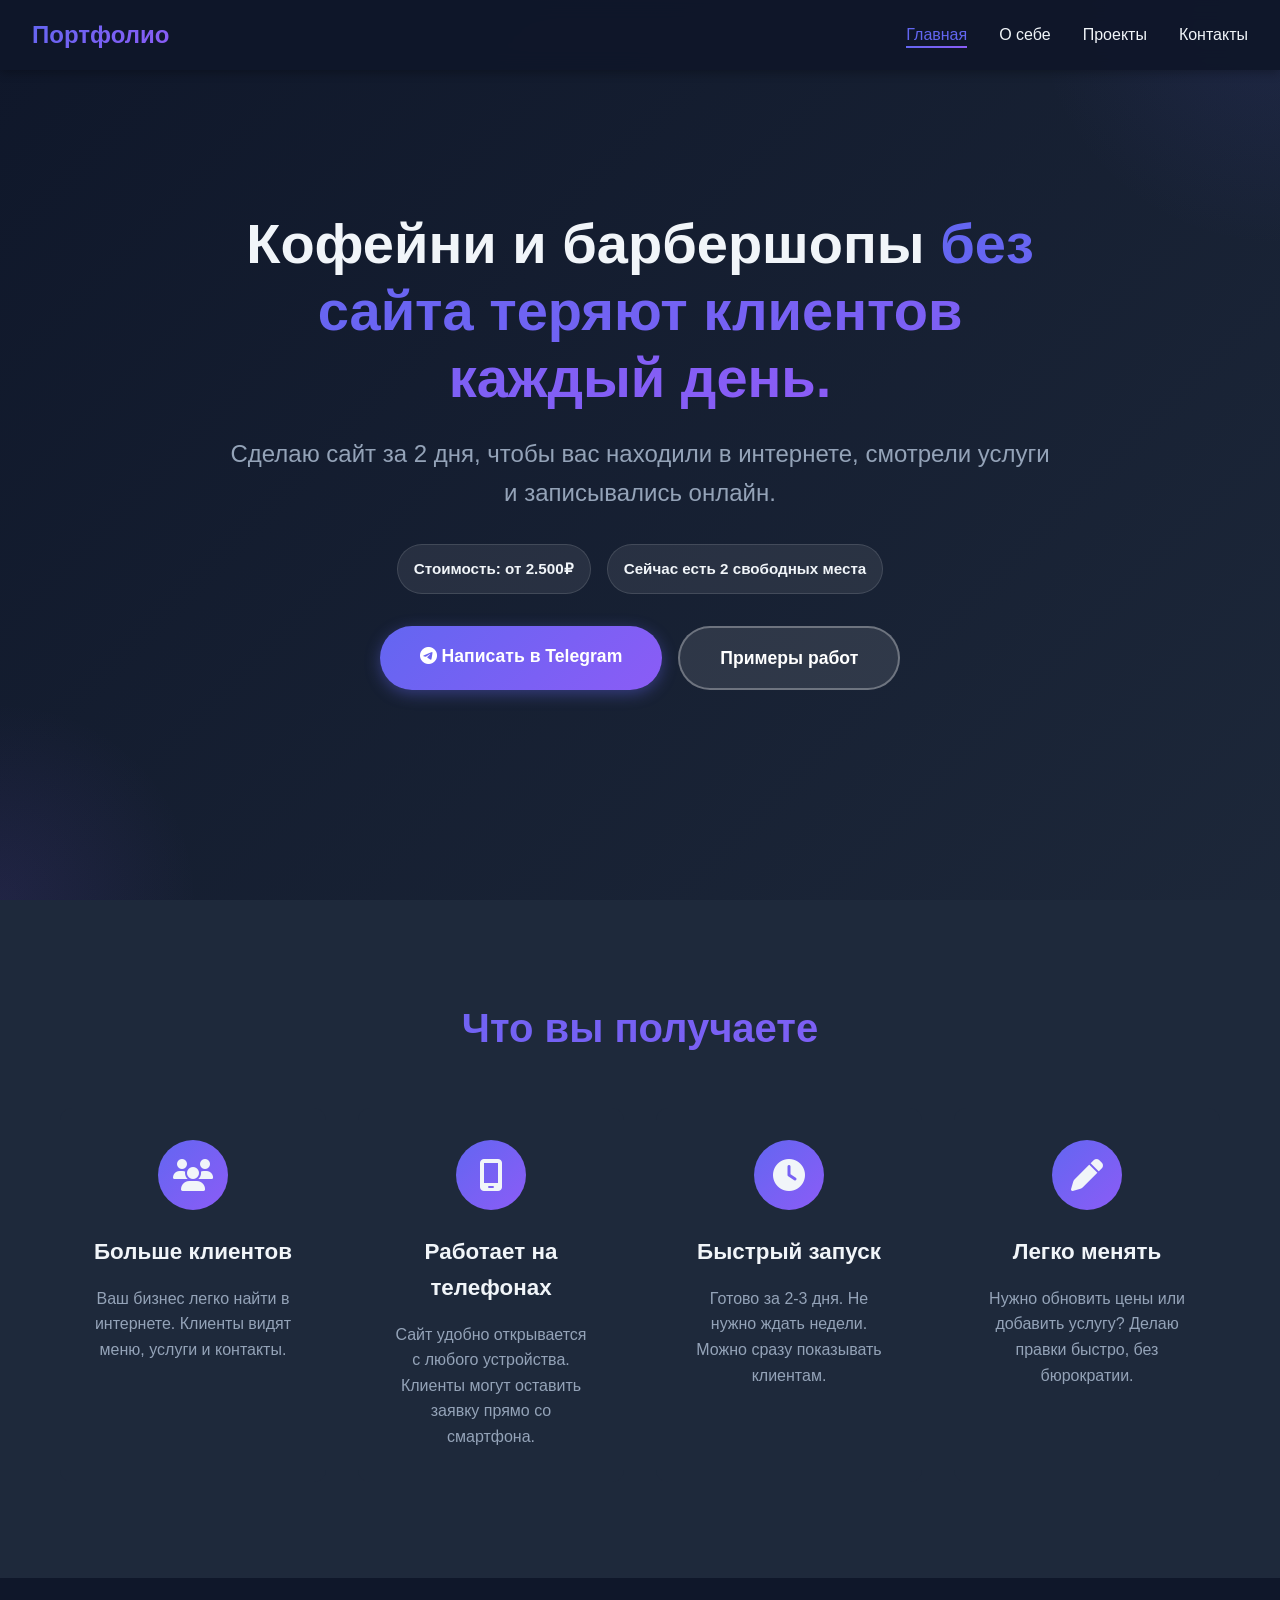
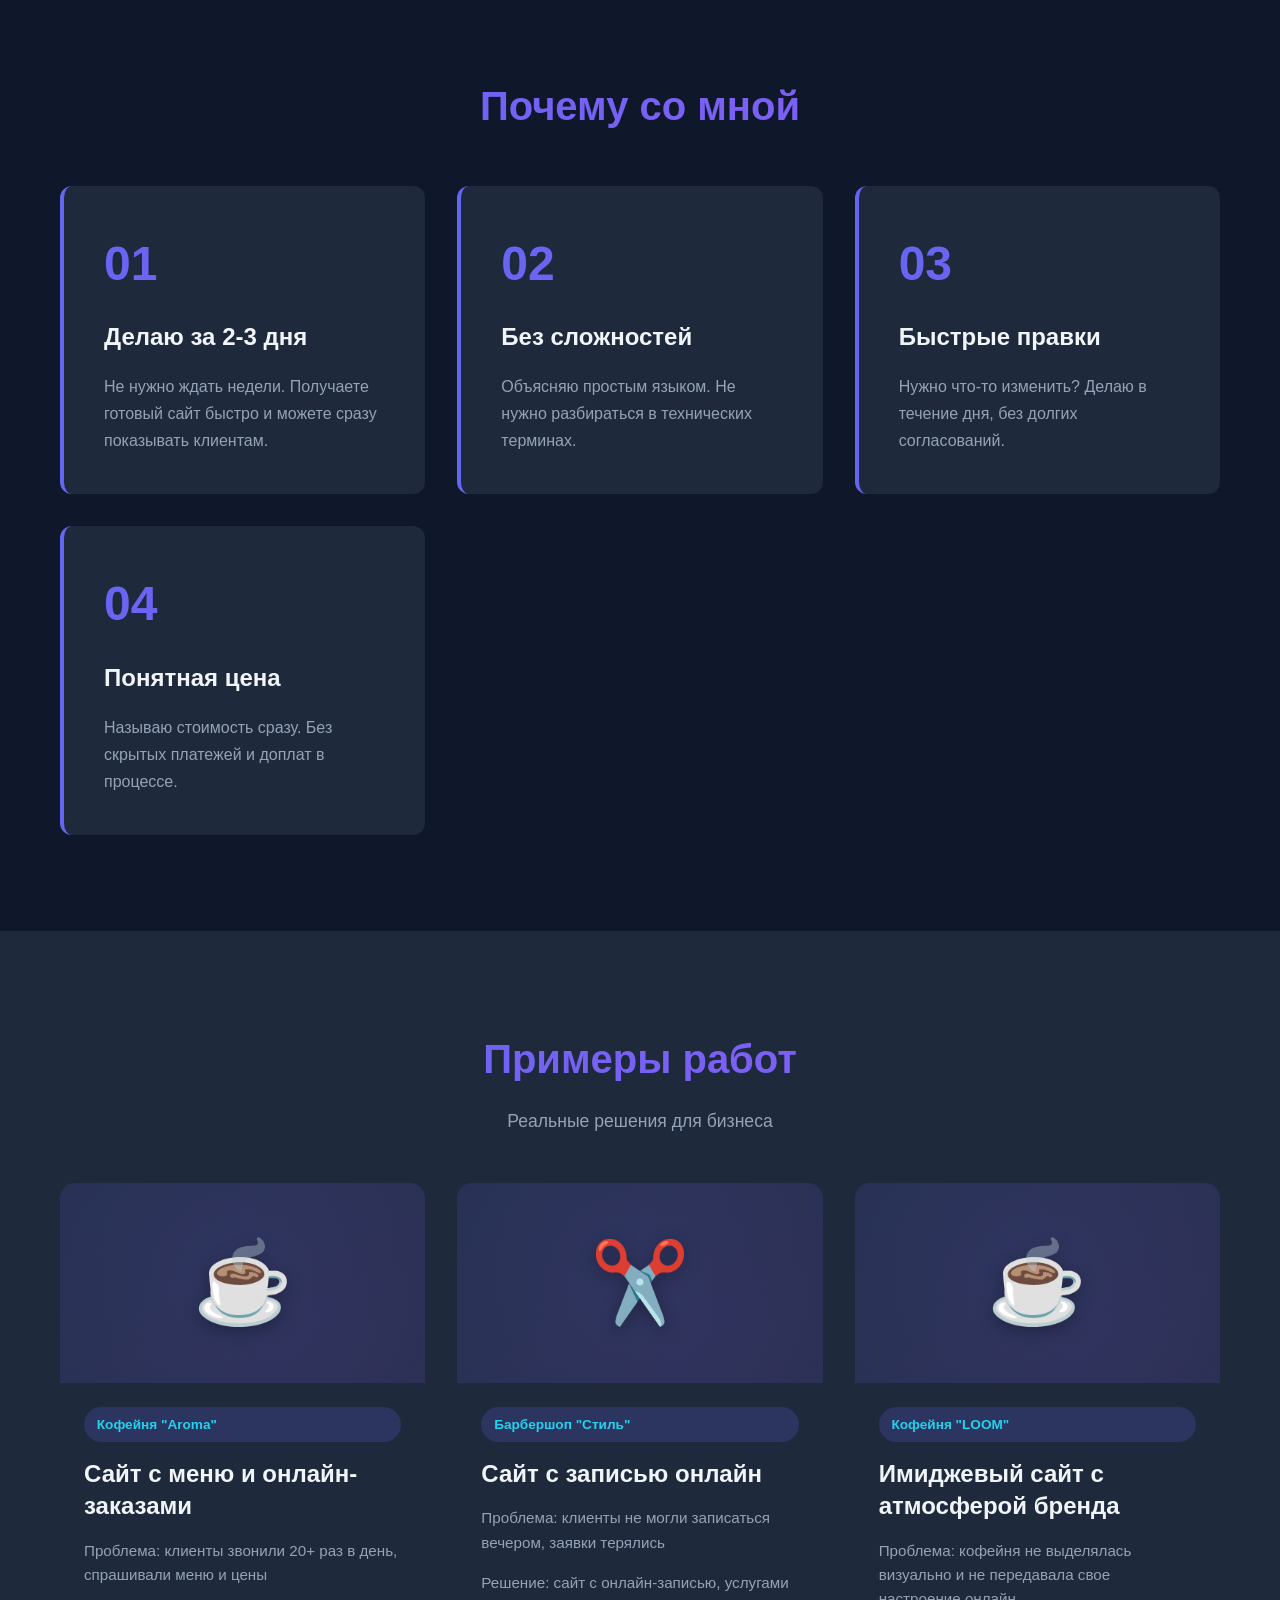
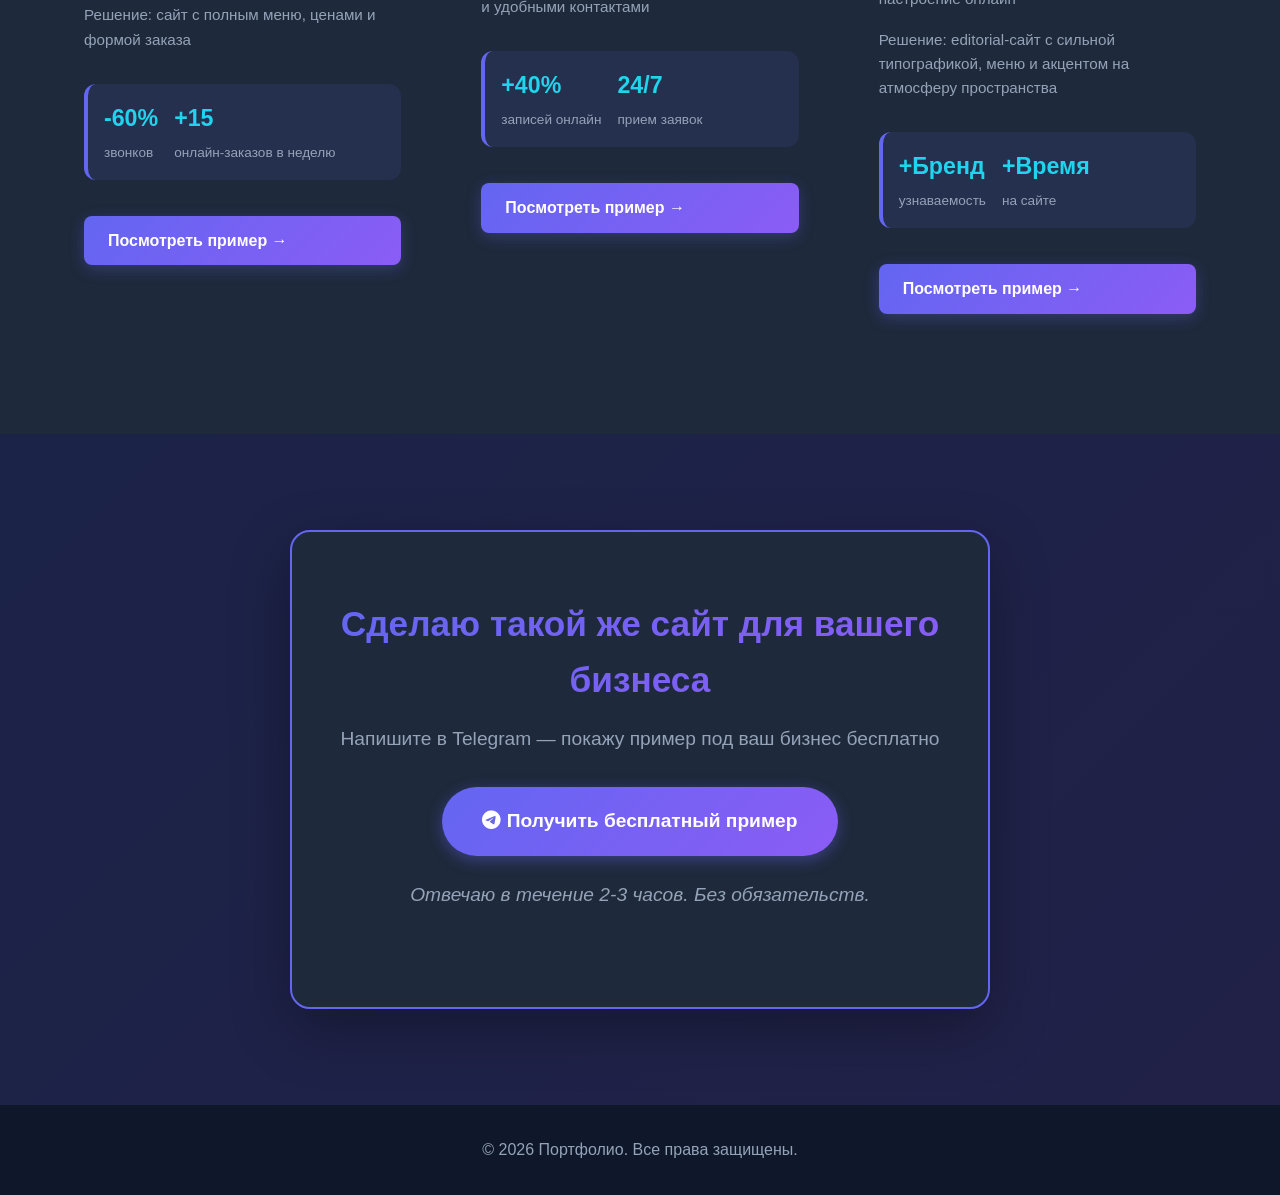
==== index.html @ a7bcab67 "Add files via upload" ====
<!DOCTYPE html>
<html lang="ru">
<head>
    <meta charset="UTF-8">
    <meta name="viewport" content="width=device-width, initial-scale=1.0">
    <title>Портфолио Веб-Разработчика</title>
    <link rel="stylesheet" href="style.css">
    <link rel="stylesheet" href="https://cdnjs.cloudflare.com/ajax/libs/font-awesome/6.5.1/css/all.min.css">
</head>
<body>
    <header>
        <nav>
            <div class="logo">Портфолио</div>
            <ul class="nav-links">
                <li><a href="#home">Главная</a></li>
                <li><a href="#about">О себе</a></li>
                <li><a href="#projects">Проекты</a></li>
                <li><a href="#contact">Контакты</a></li>
            </ul>
            <div class="burger">
                <div class="line1"></div>
                <div class="line2"></div>
                <div class="line3"></div>
            </div>
        </nav>
    </header>

    <section id="home" class="hero">
        <div class="hero-content">
            <h1>Кофейни и барбершопы <span class="highlight">без сайта теряют клиентов каждый день.</span></h1>
            <p class="hero-subtitle">Сделаю сайт за 2 дня, чтобы вас находили в интернете, смотрели услуги и записывались онлайн.</p>
            <div class="hero-meta">
                <span>Стоимость: от 2.500₽</span>
                <span>Сейчас есть 2 свободных места</span>
            </div>
            <div class="hero-buttons">
                <a href="https://t.me/savavyalkov" class="cta-button primary" target="_blank">
                    <i class="fab fa-telegram"></i> Написать в Telegram
                </a>
                <a href="#projects" class="cta-button secondary">Примеры работ</a>
            </div>
        </div>
    </section>

    <section class="results">
        <div class="container">
            <h2>Что вы получаете</h2>
            <div class="results-grid">
                <div class="result-card">
                    <div class="result-icon">
                        <i class="fas fa-users"></i>
                    </div>
                    <h3>Больше клиентов</h3>
                    <p>Ваш бизнес легко найти в интернете. Клиенты видят меню, услуги и контакты.</p>
                </div>
                <div class="result-card">
                    <div class="result-icon">
                        <i class="fas fa-mobile-screen"></i>
                    </div>
                    <h3>Работает на телефонах</h3>
                    <p>Сайт удобно открывается с любого устройства. Клиенты могут оставить заявку прямо со смартфона.</p>
                </div>
                <div class="result-card">
                    <div class="result-icon">
                        <i class="fas fa-clock"></i>
                    </div>
                    <h3>Быстрый запуск</h3>
                    <p>Готово за 2-3 дня. Не нужно ждать недели. Можно сразу показывать клиентам.</p>
                </div>
                <div class="result-card">
                    <div class="result-icon">
                        <i class="fas fa-pen"></i>
                    </div>
                    <h3>Легко менять</h3>
                    <p>Нужно обновить цены или добавить услугу? Делаю правки быстро, без бюрократии.</p>
                </div>
            </div>
        </div>
    </section>

    <section id="about" class="about">
        <div class="container">
            <h2>Почему со мной</h2>
            <div class="why-grid">
                <div class="why-card">
                    <div class="why-number">01</div>
                    <h3>Делаю за 2-3 дня</h3>
                    <p>Не нужно ждать недели. Получаете готовый сайт быстро и можете сразу показывать клиентам.</p>
                </div>
                <div class="why-card">
                    <div class="why-number">02</div>
                    <h3>Без сложностей</h3>
                    <p>Объясняю простым языком. Не нужно разбираться в технических терминах.</p>
                </div>
                <div class="why-card">
                    <div class="why-number">03</div>
                    <h3>Быстрые правки</h3>
                    <p>Нужно что-то изменить? Делаю в течение дня, без долгих согласований.</p>
                </div>
                <div class="why-card">
                    <div class="why-number">04</div>
                    <h3>Понятная цена</h3>
                    <p>Называю стоимость сразу. Без скрытых платежей и доплат в процессе.</p>
                </div>
            </div>
        </div>
    </section>

    <section id="projects" class="projects">
        <div class="container">
            <h2>Примеры работ</h2>
            <p class="projects-subtitle">Реальные решения для бизнеса</p>
            <div class="projects-grid">
                <div class="project-card">
                    <div class="project-image">
                        <div class="placeholder-image">☕</div>
                    </div>
                    <div class="project-info">
                        <span class="project-label">Кофейня "Aroma"</span>
                        <h3>Сайт с меню и онлайн-заказами</h3>
                        <p class="project-problem">Проблема: клиенты звонили 20+ раз в день, спрашивали меню и цены</p>
                        <p class="project-solution">Решение: сайт с полным меню, ценами и формой заказа</p>
                        <div class="project-results">
                            <div class="result-item">
                                <strong>-60%</strong>
                                <span>звонков</span>
                            </div>
                            <div class="result-item">
                                <strong>+15</strong>
                                <span>онлайн-заказов в неделю</span>
                            </div>
                        </div>
                        <a href="coffee-shop/index.html" class="project-link" target="_blank">Посмотреть пример →</a>
                    </div>
                </div>

                <div class="project-card">
                    <div class="project-image">
                        <div class="placeholder-image">✂️</div>
                    </div>
                    <div class="project-info">
                        <span class="project-label">Барбершоп "Стиль"</span>
                        <h3>Сайт с записью онлайн</h3>
                        <p class="project-problem">Проблема: клиенты не могли записаться вечером, заявки терялись</p>
                        <p class="project-solution">Решение: сайт с онлайн-записью, услугами и удобными контактами</p>
                        <div class="project-results">
                            <div class="result-item">
                                <strong>+40%</strong>
                                <span>записей онлайн</span>
                            </div>
                            <div class="result-item">
                                <strong>24/7</strong>
                                <span>прием заявок</span>
                            </div>
                        </div>
                        <a href="barbershop/index.html" class="project-link" target="_blank">Посмотреть пример →</a>
                    </div>
                </div>

                <div class="project-card">
                    <div class="project-image">
                        <div class="placeholder-image">☕</div>
                    </div>
                    <div class="project-info">
                        <span class="project-label">Кофейня "LOOM"</span>
                        <h3>Имиджевый сайт с атмосферой бренда</h3>
                        <p class="project-problem">Проблема: кофейня не выделялась визуально и не передавала свое настроение онлайн</p>
                        <p class="project-solution">Решение: editorial-сайт с сильной типографикой, меню и акцентом на атмосферу пространства</p>
                        <div class="project-results">
                            <div class="result-item">
                                <strong>+Бренд</strong>
                                <span>узнаваемость</span>
                            </div>
                            <div class="result-item">
                                <strong>+Время</strong>
                                <span>на сайте</span>
                            </div>
                        </div>
                        <a href="coffee-shop-2/index.html" class="project-link" target="_blank">Посмотреть пример →</a>
                    </div>
                </div>
            </div>
        </div>
    </section>

    <section class="custom-offer">
        <div class="container">
            <div class="offer-box">
                <h2>Сделаю такой же сайт для вашего бизнеса</h2>
                <p>Напишите в Telegram — покажу пример под ваш бизнес бесплатно</p>
                <a href="https://t.me/savavyalkov" class="cta-button primary large" target="_blank">
                    <i class="fab fa-telegram"></i> Получить бесплатный пример
                </a>
                <p class="offer-note">Отвечаю в течение 2-3 часов. Без обязательств.</p>
            </div>
        </div>
    </section>

    <footer>
        <p>&copy; 2026 Портфолио. Все права защищены.</p>
    </footer>

    <script src="script.js"></script>
</body>
</html>
---- style.css ----
* {
    margin: 0;
    padding: 0;
    box-sizing: border-box;
}

:root {
    --primary-color: #6366f1;
    --secondary-color: #8b5cf6;
    --dark-bg: #0f172a;
    --light-bg: #1e293b;
    --text-primary: #f1f5f9;
    --text-secondary: #94a3b8;
    --accent: #22d3ee;
    --card-bg: #1e293b;
    --shadow: rgba(0, 0, 0, 0.3);
}

body {
    font-family: 'Segoe UI', Tahoma, Geneva, Verdana, sans-serif;
    background-color: var(--dark-bg);
    color: var(--text-primary);
    line-height: 1.6;
    overflow-x: hidden;
}

.container {
    max-width: 1200px;
    margin: 0 auto;
    padding: 0 20px;
}

/* Header & Navigation */
header {
    position: fixed;
    top: 0;
    width: 100%;
    background-color: rgba(15, 23, 42, 0.95);
    backdrop-filter: blur(10px);
    z-index: 1000;
    box-shadow: 0 2px 10px var(--shadow);
}

nav {
    display: flex;
    justify-content: space-between;
    align-items: center;
    padding: 1rem 2rem;
    max-width: 1400px;
    margin: 0 auto;
}

.logo {
    font-size: 1.5rem;
    font-weight: bold;
    background: linear-gradient(135deg, var(--primary-color), var(--secondary-color));
    -webkit-background-clip: text;
    -webkit-text-fill-color: transparent;
    background-clip: text;
}

.nav-links {
    display: flex;
    list-style: none;
    gap: 2rem;
}

.nav-links a {
    color: var(--text-primary);
    text-decoration: none;
    transition: color 0.3s;
    font-weight: 500;
}

.nav-links a:hover {
    color: var(--primary-color);
}

.burger {
    display: none;
    cursor: pointer;
}

.burger div {
    width: 25px;
    height: 3px;
    background-color: var(--text-primary);
    margin: 5px;
    transition: all 0.3s;
}

/* Hero Section */
.hero {
    min-height: 100vh;
    display: flex;
    align-items: center;
    justify-content: center;
    background: linear-gradient(135deg, rgba(15, 23, 42, 0.9) 0%, rgba(30, 41, 59, 0.9) 100%),
                url('https://images.unsplash.com/photo-1517694712202-14dd9538aa97?w=1920&h=1080&fit=crop') center/cover;
    position: relative;
    overflow: hidden;
}

.hero::before {
    content: '';
    position: absolute;
    width: 500px;
    height: 500px;
    background: radial-gradient(circle, var(--primary-color) 0%, transparent 70%);
    opacity: 0.1;
    top: -250px;
    right: -250px;
    animation: float 6s ease-in-out infinite;
}

.hero::after {
    content: '';
    position: absolute;
    width: 400px;
    height: 400px;
    background: radial-gradient(circle, var(--secondary-color) 0%, transparent 70%);
    opacity: 0.1;
    bottom: -200px;
    left: -200px;
    animation: float 8s ease-in-out infinite;
}

@keyframes float {
    0%, 100% { transform: translateY(0px); }
    50% { transform: translateY(-20px); }
}

.hero-content {
    text-align: center;
    z-index: 1;
    padding: 2rem;
    max-width: 900px;
    margin: 0 auto;
}

.hero-label {
    font-size: 0.95rem;
    color: var(--accent);
    font-weight: 600;
    text-transform: uppercase;
    letter-spacing: 1px;
    margin-bottom: 1rem;
}

.hero h1 {
    font-size: 3.5rem;
    margin-bottom: 1.5rem;
    animation: fadeInUp 1s ease;
    line-height: 1.2;
}

.hero-subtitle {
    font-size: 1.3rem;
    color: var(--text-secondary);
    margin-bottom: 2.5rem;
}

.hero-meta {
    display: flex;
    justify-content: center;
    gap: 1rem;
    flex-wrap: wrap;
    margin-bottom: 2rem;
}

.hero-meta span {
    padding: 0.75rem 1rem;
    background: rgba(255, 255, 255, 0.08);
    border: 1px solid rgba(255, 255, 255, 0.12);
    border-radius: 999px;
    color: var(--text-primary);
    font-size: 0.95rem;
    font-weight: 600;
}

.hero-buttons {
    display: flex;
    gap: 1rem;
    justify-content: center;
    flex-wrap: wrap;
}

.highlight {
    background: linear-gradient(135deg, var(--primary-color), var(--secondary-color));
    -webkit-background-clip: text;
    -webkit-text-fill-color: transparent;
    background-clip: text;
}

.hero p {
    font-size: 1.5rem;
    color: var(--text-secondary);
    margin-bottom: 2rem;
    animation: fadeInUp 1s ease 0.2s both;
}

.cta-button {
    display: inline-flex;
    align-items: center;
    gap: 0.5rem;
    padding: 1rem 2rem;
    font-size: 1.1rem;
    font-weight: 600;
    text-decoration: none;
    border-radius: 8px;
    transition: all 0.3s;
    animation: fadeInUp 1s ease 0.4s both;
}

.cta-button.primary {
    background: linear-gradient(135deg, var(--primary-color), var(--secondary-color));
    color: white;
    box-shadow: 0 4px 15px rgba(99, 102, 241, 0.4);
}

.cta-button.primary:hover {
    transform: translateY(-3px);
    box-shadow: 0 6px 25px rgba(99, 102, 241, 0.6);
}

.cta-button.secondary {
    background: rgba(255, 255, 255, 0.1);
    color: white;
    border: 2px solid rgba(255, 255, 255, 0.3);
}

.cta-button.secondary:hover {
    background: rgba(255, 255, 255, 0.15);
    border-color: rgba(255, 255, 255, 0.5);
}

.cta-button.large {
    padding: 1.2rem 2.5rem;
    font-size: 1.2rem;
}

/* Results Section */
.results {
    padding: 6rem 0;
    background-color: var(--light-bg);
}

.results h2 {
    text-align: center;
    font-size: 2.5rem;
    margin-bottom: 3rem;
    background: linear-gradient(135deg, var(--primary-color), var(--secondary-color));
    -webkit-background-clip: text;
    -webkit-text-fill-color: transparent;
    background-clip: text;
}

.results-grid {
    display: grid;
    grid-template-columns: repeat(auto-fit, minmax(250px, 1fr));
    gap: 2rem;
}

.result-card {
    background: var(--card-bg);
    padding: 2rem;
    border-radius: 12px;
    text-align: center;
    transition: transform 0.3s, box-shadow 0.3s;
}

.result-card:hover {
    transform: translateY(-5px);
    box-shadow: 0 10px 30px var(--shadow);
}

.result-icon {
    width: 70px;
    height: 70px;
    margin: 0 auto 1.5rem;
    background: linear-gradient(135deg, var(--primary-color), var(--secondary-color));
    border-radius: 50%;
    display: flex;
    align-items: center;
    justify-content: center;
    font-size: 2rem;
}

.result-card h3 {
    font-size: 1.4rem;
    margin-bottom: 1rem;
    color: var(--text-primary);
}

.result-card p {
    color: var(--text-secondary);
    line-height: 1.6;
}

.cta-button {
    display: inline-block;
    padding: 1rem 2.5rem;
    background: linear-gradient(135deg, var(--primary-color), var(--secondary-color));
    color: white;
    text-decoration: none;
    border-radius: 50px;
    font-weight: 600;
    transition: transform 0.3s, box-shadow 0.3s;
    animation: fadeInUp 1s ease 0.4s backwards;
}

.cta-button:hover {
    transform: translateY(-3px);
    box-shadow: 0 10px 30px rgba(99, 102, 241, 0.4);
}

@keyframes fadeInUp {
    from {
        opacity: 0;
        transform: translateY(30px);
    }
    to {
        opacity: 1;
        transform: translateY(0);
    }
}

/* About Section */
.about {
    padding: 6rem 0;
    background-color: var(--dark-bg);
}

.about h2 {
    text-align: center;
    font-size: 2.5rem;
    margin-bottom: 3rem;
    background: linear-gradient(135deg, var(--primary-color), var(--secondary-color));
    -webkit-background-clip: text;
    -webkit-text-fill-color: transparent;
    background-clip: text;
}

.why-grid {
    display: grid;
    grid-template-columns: repeat(auto-fit, minmax(280px, 1fr));
    gap: 2rem;
}

.why-card {
    background: var(--card-bg);
    padding: 2.5rem;
    border-radius: 12px;
    border-left: 4px solid var(--primary-color);
    transition: transform 0.3s, box-shadow 0.3s;
}

.why-card:hover {
    transform: translateY(-5px);
    box-shadow: 0 10px 30px var(--shadow);
}

.why-number {
    font-size: 3rem;
    font-weight: 700;
    background: linear-gradient(135deg, var(--primary-color), var(--secondary-color));
    -webkit-background-clip: text;
    -webkit-text-fill-color: transparent;
    background-clip: text;
    margin-bottom: 1rem;
}

.why-card h3 {
    font-size: 1.5rem;
    margin-bottom: 1rem;
    color: var(--text-primary);
}

.why-card p {
    color: var(--text-secondary);
    line-height: 1.7;
}

.about h2 {
    text-align: center;
    font-size: 2.5rem;
    margin-bottom: 3rem;
    background: linear-gradient(135deg, var(--primary-color), var(--secondary-color));
    -webkit-background-clip: text;
    -webkit-text-fill-color: transparent;
    background-clip: text;
}

.about-content {
    display: grid;
    grid-template-columns: 1fr 1fr;
    gap: 3rem;
    align-items: center;
}

.about-text p {
    font-size: 1.1rem;
    color: var(--text-secondary);
    margin-bottom: 1rem;
    line-height: 1.8;
}

.about-stats {
    display: grid;
    grid-template-columns: repeat(3, 1fr);
    gap: 2rem;
}

.stat {
    text-align: center;
    padding: 2rem;
    background: var(--card-bg);
    border-radius: 15px;
    transition: transform 0.3s;
}

.stat:hover {
    transform: translateY(-5px);
}

.stat h3 {
    font-size: 2.5rem;
    color: var(--primary-color);
    margin-bottom: 0.5rem;
}

.stat p {
    color: var(--text-secondary);
}

/* Projects Section */
.projects {
    padding: 6rem 0;
    background-color: var(--light-bg);
}

.projects h2 {
    text-align: center;
    font-size: 2.5rem;
    margin-bottom: 1rem;
    background: linear-gradient(135deg, var(--primary-color), var(--secondary-color));
    -webkit-background-clip: text;
    -webkit-text-fill-color: transparent;
    background-clip: text;
}

.projects-subtitle {
    text-align: center;
    color: var(--text-secondary);
    margin-bottom: 3rem;
    font-size: 1.1rem;
}

.projects-grid {
    display: grid;
    grid-template-columns: repeat(auto-fit, minmax(320px, 1fr));
    gap: 2rem;
}

.project-card {
    background: var(--card-bg);
    border-radius: 12px;
    overflow: hidden;
    transition: transform 0.3s, box-shadow 0.3s;
}

.project-card:hover {
    transform: translateY(-10px);
    box-shadow: 0 15px 40px var(--shadow);
}

.project-image {
    height: 200px;
    background: linear-gradient(135deg, var(--primary-color), var(--secondary-color));
    display: flex;
    align-items: center;
    justify-content: center;
}

.placeholder-image {
    font-size: 4rem;
}

.project-info {
    padding: 2rem;
}

.project-label {
    display: inline-block;
    padding: 0.4rem 0.8rem;
    background: rgba(99, 102, 241, 0.2);
    color: var(--accent);
    border-radius: 20px;
    font-size: 0.85rem;
    font-weight: 600;
    margin-bottom: 1rem;
}

.project-info h3 {
    font-size: 1.5rem;
    margin-bottom: 1rem;
    color: var(--text-primary);
}

.project-problem {
    color: #ef4444;
    font-size: 0.95rem;
    margin-bottom: 0.5rem;
    font-weight: 500;
}

.project-solution {
    color: #10b981;
    font-size: 0.95rem;
    margin-bottom: 1.5rem;
    font-weight: 500;
}

.project-tags {
    display: flex;
    flex-wrap: wrap;
    gap: 0.5rem;
    margin-bottom: 1.5rem;
}

.project-tags span {
    padding: 0.4rem 0.8rem;
    background: rgba(255, 255, 255, 0.1);
    border-radius: 20px;
    font-size: 0.85rem;
    color: var(--text-secondary);
}

.project-results {
    display: flex;
    gap: 1.5rem;
    margin: 1.5rem 0;
    padding: 1.5rem;
    background: rgba(99, 102, 241, 0.1);
    border-radius: 12px;
    border-left: 4px solid var(--primary-color);
}

.result-item {
    display: flex;
    flex-direction: column;
    gap: 0.3rem;
}

.result-item strong {
    font-size: 1.8rem;
    color: var(--accent);
    font-weight: 700;
}

.result-item span {
    font-size: 0.85rem;
    color: var(--text-secondary);
}

.projects h2 {
    text-align: center;
    font-size: 2.5rem;
    margin-bottom: 1rem;
    background: linear-gradient(135deg, var(--primary-color), var(--secondary-color));
    -webkit-background-clip: text;
    -webkit-text-fill-color: transparent;
    background-clip: text;
}

.projects-subtitle {
    text-align: center;
    color: var(--text-secondary);
    margin-bottom: 3rem;
    font-size: 1.1rem;
}

.projects-grid {
    display: grid;
    grid-template-columns: repeat(3, minmax(0, 1fr));
    gap: 1.4rem;
    align-items: stretch;
}

.project-card {
    background: var(--card-bg);
    border-radius: 12px;
    overflow: hidden;
    transition: transform 0.3s, box-shadow 0.3s;
}

.project-card:hover {
    transform: translateY(-10px);
    box-shadow: 0 15px 40px var(--shadow);
}

.project-card-placeholder {
    border: 2px dashed rgba(99, 102, 241, 0.4);
    background: rgba(30, 41, 59, 0.6);
}

.project-card-placeholder .project-image {
    background: linear-gradient(135deg, rgba(99, 102, 241, 0.12), rgba(139, 92, 246, 0.12));
}

.project-card-placeholder:hover {
    transform: translateY(-6px);
}

.project-image {
    height: 200px;
    background: linear-gradient(135deg, var(--primary-color), var(--secondary-color));
    display: flex;
    align-items: center;
    justify-content: center;
}

.placeholder-image {
    font-size: 4rem;
}

.project-info {
    padding: 1.5rem;
    display: flex;
    flex-direction: column;
    height: 100%;
}

.project-label {
    display: inline-block;
    padding: 0.4rem 0.8rem;
    background: rgba(99, 102, 241, 0.2);
    color: var(--accent);
    border-radius: 20px;
    font-size: 0.85rem;
    font-weight: 600;
    margin-bottom: 1rem;
}

.project-info h3 {
    font-size: 1.35rem;
    margin-bottom: 0.8rem;
    color: var(--text-primary);
    line-height: 1.35;
}

.project-problem {
    color: #ef4444;
    font-size: 0.95rem;
    margin-bottom: 0.5rem;
    font-weight: 500;
    line-height: 1.55;
}

.project-solution {
    color: #10b981;
    font-size: 0.95rem;
    margin-bottom: 1rem;
    font-weight: 500;
    line-height: 1.55;
}

.project-tags {
    display: flex;
    flex-wrap: wrap;
    gap: 0.5rem;
    margin-bottom: 1.5rem;
}

.project-tags span {
    padding: 0.4rem 0.8rem;
    background: rgba(255, 255, 255, 0.1);
    border-radius: 20px;
    font-size: 0.85rem;
    color: var(--text-secondary);
}

.project-results {
    display: flex;
    gap: 1rem;
    margin: 1rem 0 1.25rem;
    padding: 1rem;
    background: rgba(99, 102, 241, 0.1);
    border-radius: 12px;
    border-left: 4px solid var(--primary-color);
}

.result-item {
    display: flex;
    flex-direction: column;
    gap: 0.3rem;
}

.result-item strong {
    font-size: 1.45rem;
    color: var(--accent);
    font-weight: 700;
}

.result-item span {
    font-size: 0.85rem;
    color: var(--text-secondary);
}

/* Custom Offer Section */
.custom-offer {
    padding: 6rem 0;
    background: linear-gradient(135deg, rgba(99, 102, 241, 0.15), rgba(139, 92, 246, 0.15));
}

.offer-box {
    max-width: 700px;
    margin: 0 auto;
    text-align: center;
    background: var(--card-bg);
    padding: 4rem 3rem;
    border-radius: 20px;
    box-shadow: 0 20px 60px var(--shadow);
    border: 2px solid var(--primary-color);
}

.offer-box h2 {
    font-size: 2.2rem;
    margin-bottom: 1rem;
    background: linear-gradient(135deg, var(--primary-color), var(--secondary-color));
    -webkit-background-clip: text;
    -webkit-text-fill-color: transparent;
    background-clip: text;
}

.offer-box > p {
    font-size: 1.2rem;
    color: var(--text-secondary);
    margin-bottom: 2rem;
    line-height: 1.6;
}

.offer-note {
    margin-top: 1.5rem;
    color: var(--text-secondary);
    font-size: 0.95rem;
    font-style: italic;
}

.projects h2 {
    text-align: center;
    font-size: 2.5rem;
    margin-bottom: 1rem;
    background: linear-gradient(135deg, var(--primary-color), var(--secondary-color));
    -webkit-background-clip: text;
    -webkit-text-fill-color: transparent;
    background-clip: text;
}

.projects-subtitle {
    text-align: center;
    color: var(--text-secondary);
    font-size: 1.1rem;
    margin-bottom: 3rem;
}

.projects-grid {
    display: grid;
    grid-template-columns: repeat(auto-fit, minmax(350px, 1fr));
    gap: 2rem;
}

.project-card {
    background: var(--card-bg);
    border-radius: 15px;
    overflow: hidden;
    transition: transform 0.3s, box-shadow 0.3s;
    cursor: pointer;
}

.project-card:hover {
    transform: translateY(-10px);
    box-shadow: 0 15px 40px var(--shadow);
}

.project-image {
    height: 200px;
    background: linear-gradient(135deg, rgba(99, 102, 241, 0.2), rgba(139, 92, 246, 0.2));
    display: flex;
    align-items: center;
    justify-content: center;
    position: relative;
    overflow: hidden;
}

.project-image::before {
    content: '';
    position: absolute;
    width: 100%;
    height: 100%;
    background: radial-gradient(circle at center, transparent 0%, rgba(30, 41, 59, 0.3) 100%);
}

.placeholder-image {
    font-size: 5rem;
    position: relative;
    z-index: 1;
    filter: drop-shadow(0 4px 8px rgba(0, 0, 0, 0.3));
}

.project-info {
    padding: 1.5rem;
}

.project-info h3 {
    font-size: 1.5rem;
    margin-bottom: 1rem;
    color: var(--text-primary);
}

.project-info p {
    color: var(--text-secondary);
    margin-bottom: 1rem;
    line-height: 1.6;
}

.project-tags {
    display: flex;
    gap: 0.5rem;
    flex-wrap: wrap;
}

.project-tags span {
    padding: 0.3rem 0.8rem;
    background: rgba(99, 102, 241, 0.2);
    color: var(--primary-color);
    border-radius: 20px;
    font-size: 0.85rem;
}

.project-link {
    display: inline-block;
    margin-top: 1rem;
    padding: 0.75rem 1.5rem;
    background: linear-gradient(135deg, var(--primary-color), var(--secondary-color));
    color: white;
    text-decoration: none;
    font-weight: 600;
    border-radius: 8px;
    transition: transform 0.3s, box-shadow 0.3s;
    box-shadow: 0 4px 15px rgba(99, 102, 241, 0.3);
}

.project-link:hover {
    transform: translateY(-2px);
    box-shadow: 0 6px 20px rgba(99, 102, 241, 0.5);
}

/* Skills Section */
.skills {
    padding: 6rem 0;
    background-color: var(--dark-bg);
}

.skills h2 {
    text-align: center;
    font-size: 2.5rem;
    margin-bottom: 3rem;
    background: linear-gradient(135deg, var(--primary-color), var(--secondary-color));
    -webkit-background-clip: text;
    -webkit-text-fill-color: transparent;
    background-clip: text;
}

.skills-grid {
    display: grid;
    grid-template-columns: repeat(auto-fit, minmax(250px, 1fr));
    gap: 2rem;
}

.skill-category {
    background: var(--card-bg);
    padding: 2rem;
    border-radius: 15px;
    transition: transform 0.3s;
}

.skill-category:hover {
    transform: translateY(-5px);
}

.skill-category h3 {
    font-size: 1.5rem;
    margin-bottom: 1.5rem;
    color: var(--primary-color);
}

.skill-category ul {
    list-style: none;
}

.skill-category li {
    padding: 0.5rem 0;
    color: var(--text-secondary);
    border-bottom: 1px solid rgba(148, 163, 184, 0.1);
}

.skill-category li:last-child {
    border-bottom: none;
}

/* Contact Section */
.contact {
    padding: 6rem 0;
    background: linear-gradient(135deg, rgba(99, 102, 241, 0.1), rgba(139, 92, 246, 0.1));
}

.cta-box {
    max-width: 800px;
    margin: 0 auto;
    text-align: center;
    background: var(--card-bg);
    padding: 4rem 3rem;
    border-radius: 20px;
    box-shadow: 0 20px 60px var(--shadow);
}

.cta-box h2 {
    font-size: 2.5rem;
    margin-bottom: 1rem;
    background: linear-gradient(135deg, var(--primary-color), var(--secondary-color));
    -webkit-background-clip: text;
    -webkit-text-fill-color: transparent;
    background-clip: text;
}

.cta-subtitle {
    font-size: 1.2rem;
    color: var(--text-secondary);
    margin-bottom: 2.5rem;
    line-height: 1.6;
}

.cta-buttons-large {
    display: flex;
    gap: 1rem;
    justify-content: center;
    flex-wrap: wrap;
    margin-bottom: 1.5rem;
}

.cta-note {
    color: var(--text-secondary);
    font-size: 0.95rem;
    font-style: italic;
}

.contact h2 {
    text-align: center;
    font-size: 2.5rem;
    margin-bottom: 1rem;
    background: linear-gradient(135deg, var(--primary-color), var(--secondary-color));
    -webkit-background-clip: text;
    -webkit-text-fill-color: transparent;
    background-clip: text;
}

.contact-subtitle {
    text-align: center;
    color: var(--text-secondary);
    font-size: 1.2rem;
    margin-bottom: 3rem;
}

.contact-methods {
    display: grid;
    grid-template-columns: repeat(auto-fit, minmax(250px, 1fr));
    gap: 2rem;
    max-width: 900px;
    margin: 0 auto;
}

.contact-card {
    background: var(--card-bg);
    padding: 2rem;
    border-radius: 15px;
    text-align: center;
    text-decoration: none;
    color: var(--text-primary);
    transition: transform 0.3s, box-shadow 0.3s;
}

.contact-card:hover {
    transform: translateY(-5px);
    box-shadow: 0 10px 30px var(--shadow);
}

.contact-icon {
    font-size: 3rem;
    margin-bottom: 1rem;
}

.contact-icon i {
    color: var(--primary-color);
    transition: transform 0.3s, color 0.3s;
}

.contact-card:hover .contact-icon i {
    transform: scale(1.1);
    color: var(--secondary-color);
}

.contact-card h3 {
    font-size: 1.3rem;
    margin-bottom: 0.5rem;
}

.contact-card p {
    color: var(--text-secondary);
}

/* Footer */
footer {
    background-color: var(--dark-bg);
    text-align: center;
    padding: 2rem;
    color: var(--text-secondary);
}

/* Responsive Design */
@media screen and (max-width: 768px) {
    .nav-links {
        position: fixed;
        right: 0;
        height: 100vh;
        top: 0;
        background-color: var(--light-bg);
        flex-direction: column;
        align-items: center;
        width: 50%;
        transform: translateX(100%);
        transition: transform 0.5s ease-in;
        padding-top: 5rem;
    }

    .nav-links.active {
        transform: translateX(0%);
    }

    .burger {
        display: block;
        z-index: 2000;
    }

    .burger.active .line1 {
        transform: rotate(-45deg) translate(-5px, 6px);
    }

    .burger.active .line2 {
        opacity: 0;
    }

    .burger.active .line3 {
        transform: rotate(45deg) translate(-5px, -6px);
    }

    .hero h1 {
        font-size: 2.5rem;
    }

    .hero-subtitle {
        font-size: 1.1rem;
    }

    .hero-buttons {
        flex-direction: column;
    }

    .hero-meta {
        flex-direction: column;
        align-items: center;
    }

    .results-grid {
        grid-template-columns: 1fr;
    }

    .why-grid {
        grid-template-columns: 1fr;
    }

    .projects-grid {
        grid-template-columns: 1fr;
    }

    .project-results {
        flex-direction: column;
        gap: 1rem;
    }

    .skills-grid {
        grid-template-columns: 1fr;
    }

    .cta-buttons-large {
        flex-direction: column;
    }

    .cta-box,
    .offer-box {
        padding: 3rem 2rem;
    }
}

@media screen and (max-width: 480px) {
    .hero h1 {
        font-size: 2rem;
    }

    .hero-label {
        font-size: 0.85rem;
    }

    .hero-subtitle {
        font-size: 1rem;
    }

    .cta-button {
        padding: 0.9rem 1.5rem;
        font-size: 1rem;
    }

    .cta-button.large {
        padding: 1rem 1.8rem;
        font-size: 1.1rem;
    }

    nav {
        padding: 1rem;
    }

    .cta-box h2 {
        font-size: 2rem;
    }

    .cta-subtitle {
        font-size: 1rem;
    }
}
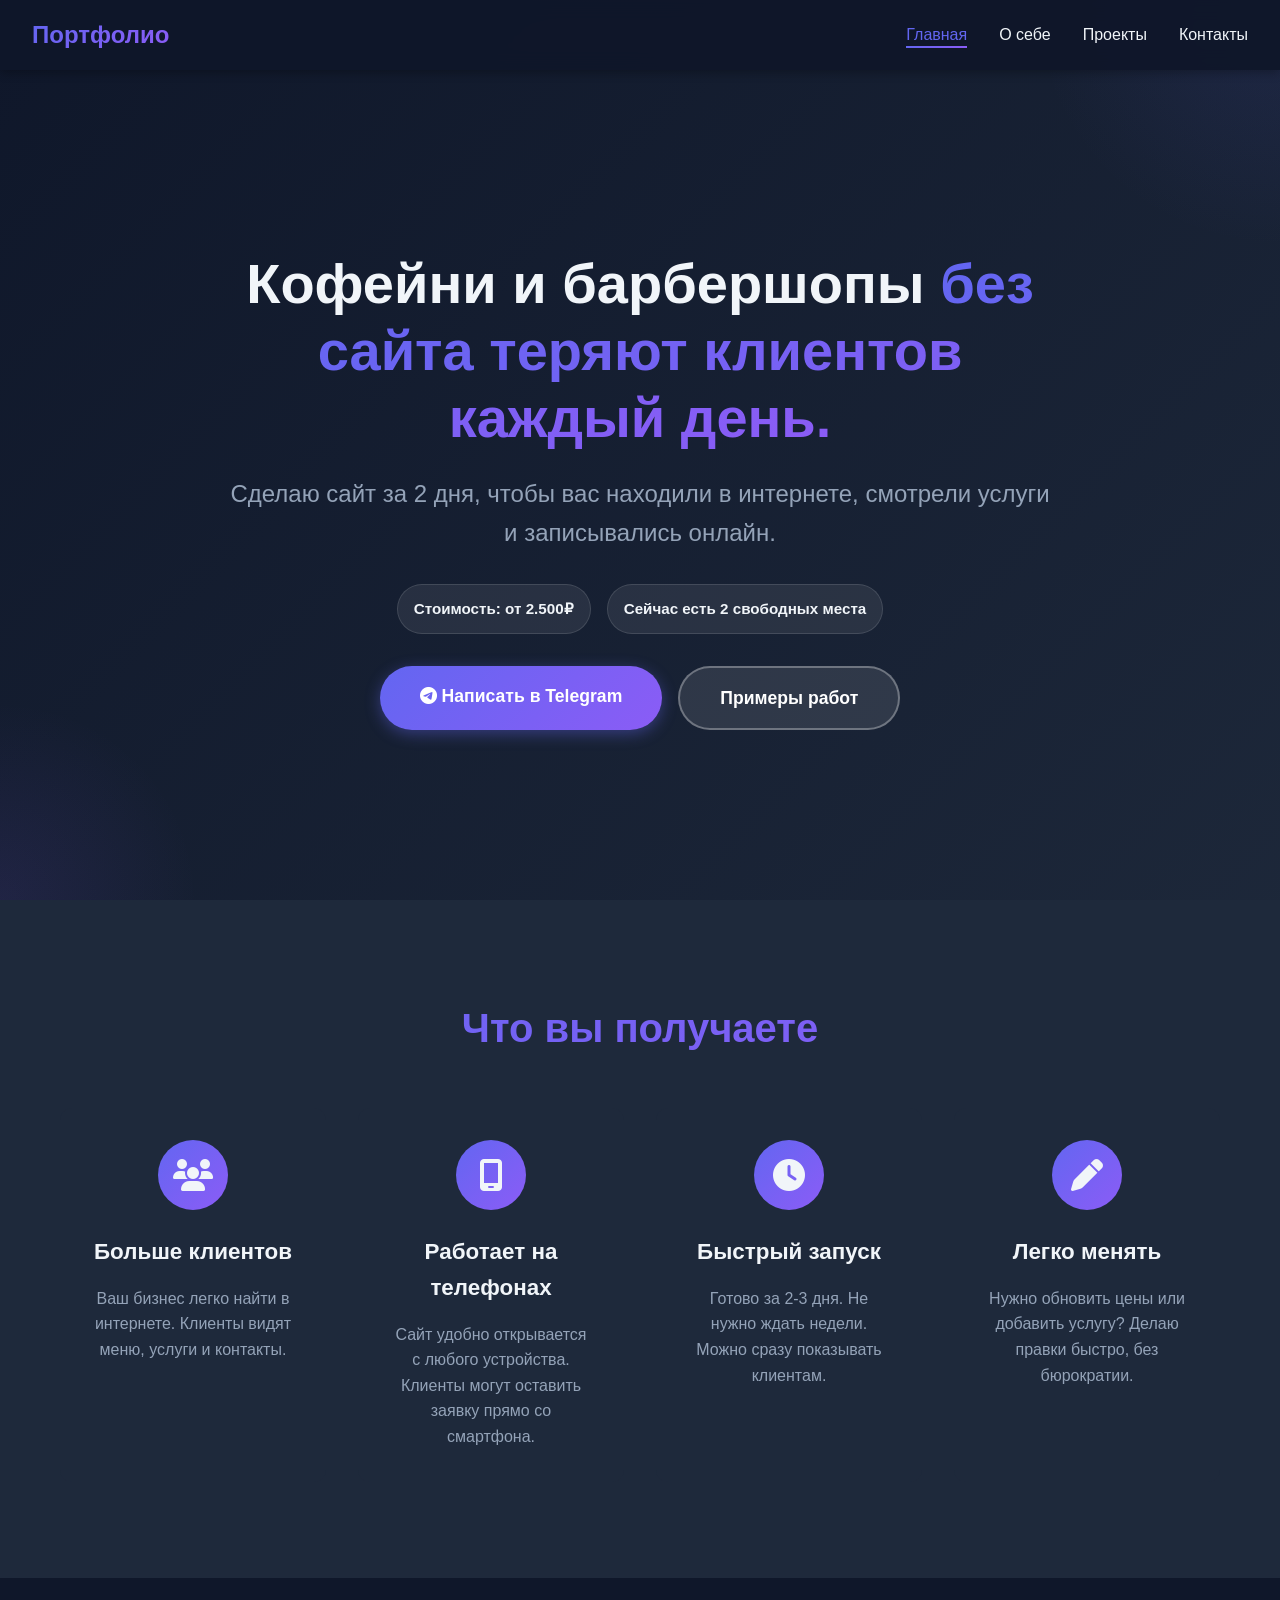
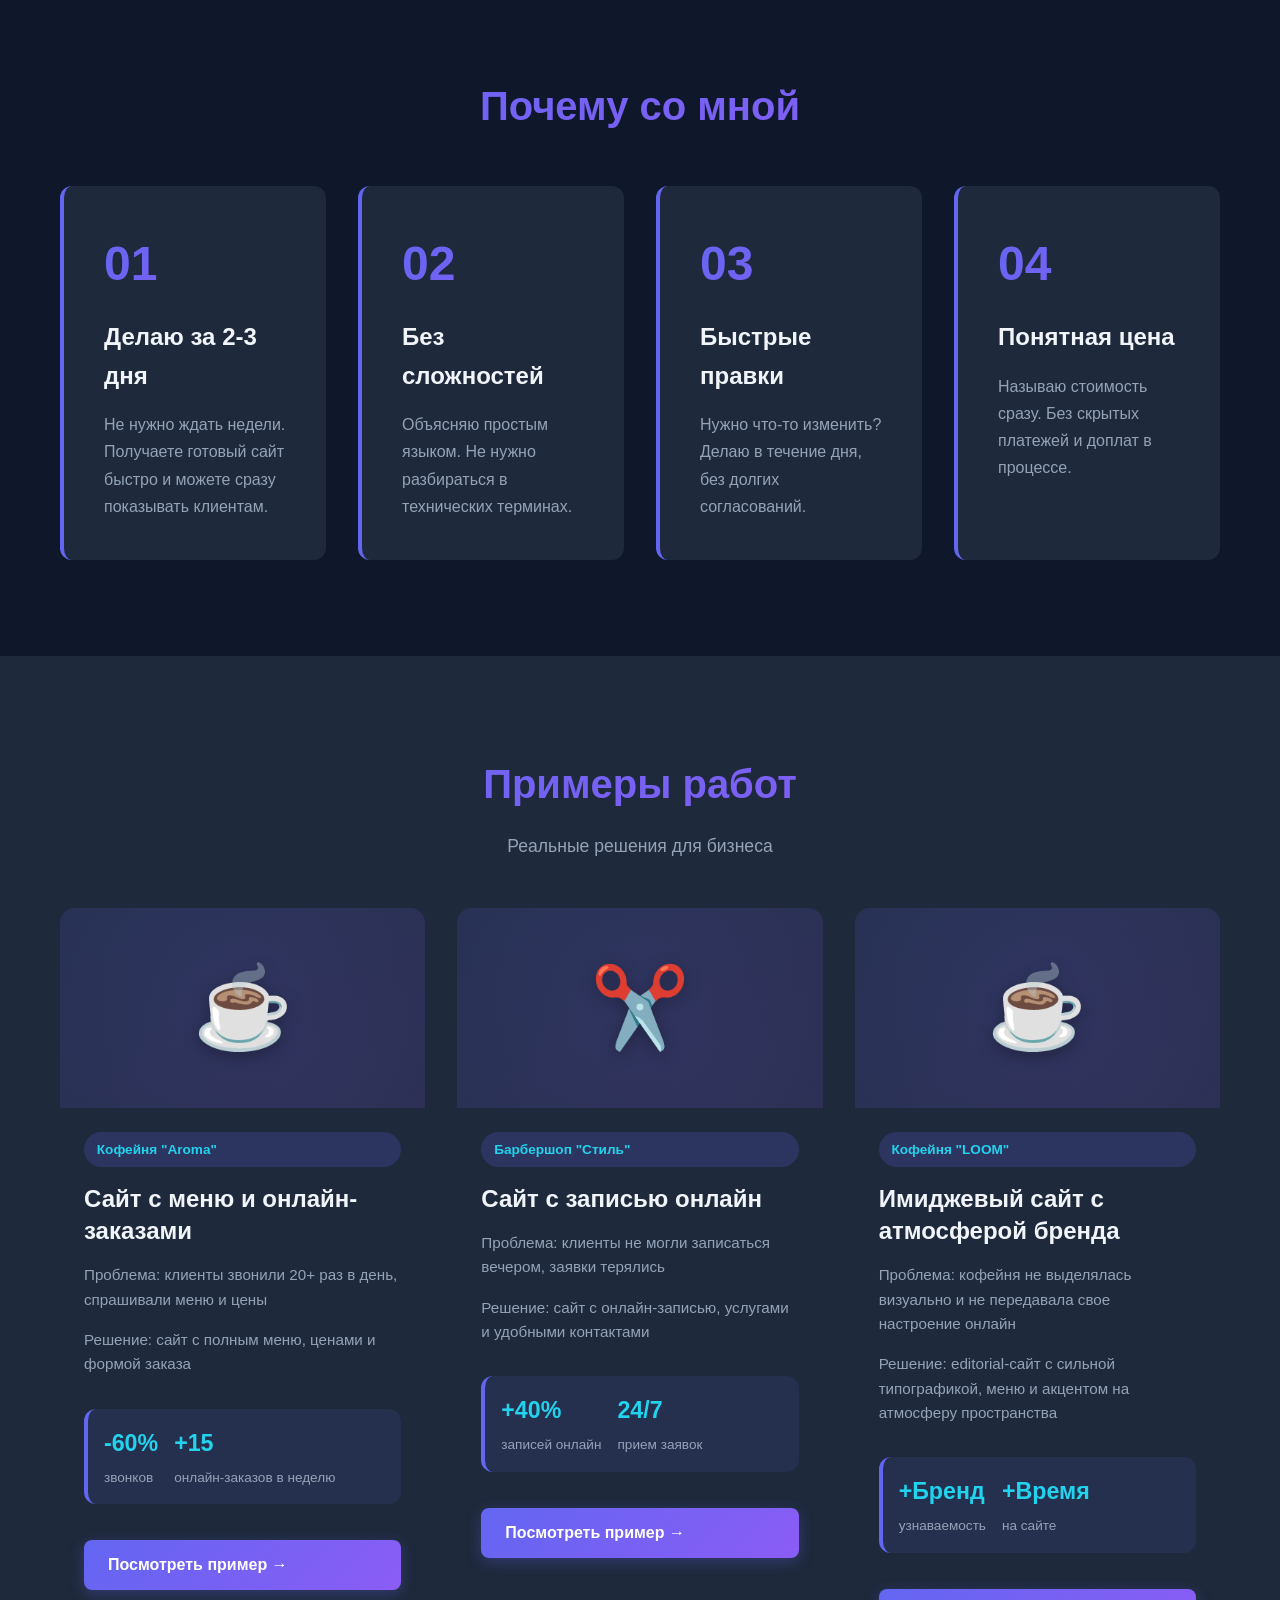
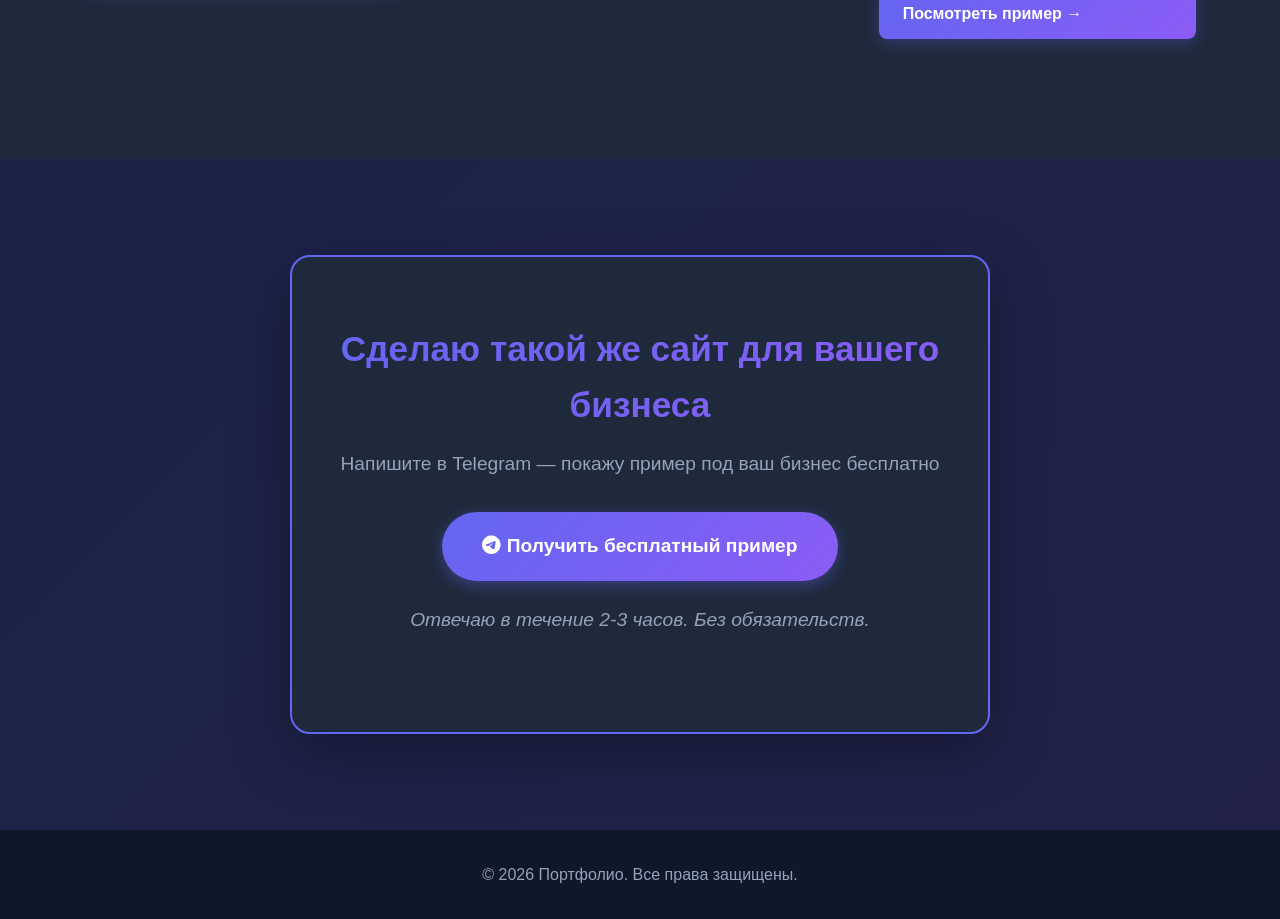
==== commit cc1a9038: "Add files via upload" ====
--- a/index.html
+++ b/index.html
@@ -4,7 +4,7 @@
     <meta charset="UTF-8">
     <meta name="viewport" content="width=device-width, initial-scale=1.0">
     <title>Портфолио Веб-Разработчика</title>
-    <link rel="stylesheet" href="style.css">
+    <link rel="stylesheet" href="style.css?v=2">
     <link rel="stylesheet" href="https://cdnjs.cloudflare.com/ajax/libs/font-awesome/6.5.1/css/all.min.css">
 </head>
 <body>
--- a/style.css
+++ b/style.css
@@ -99,6 +99,7 @@
                 url('https://images.unsplash.com/photo-1517694712202-14dd9538aa97?w=1920&h=1080&fit=crop') center/cover;
     position: relative;
     overflow: hidden;
+    padding-top: 80px;
 }
 
 .hero::before {
@@ -257,7 +258,7 @@
 
 .results-grid {
     display: grid;
-    grid-template-columns: repeat(auto-fit, minmax(250px, 1fr));
+    grid-template-columns: repeat(4, 1fr);
     gap: 2rem;
 }
 
@@ -343,7 +344,7 @@
 
 .why-grid {
     display: grid;
-    grid-template-columns: repeat(auto-fit, minmax(280px, 1fr));
+    grid-template-columns: repeat(4, 1fr);
     gap: 2rem;
 }
 
@@ -458,7 +459,7 @@
 
 .projects-grid {
     display: grid;
-    grid-template-columns: repeat(auto-fit, minmax(320px, 1fr));
+    grid-template-columns: repeat(3, 1fr);
     gap: 2rem;
 }
 
@@ -580,13 +581,6 @@
     font-size: 1.1rem;
 }
 
-.projects-grid {
-    display: grid;
-    grid-template-columns: repeat(3, minmax(0, 1fr));
-    gap: 1.4rem;
-    align-items: stretch;
-}
-
 .project-card {
     background: var(--card-bg);
     border-radius: 12px;
@@ -762,12 +756,6 @@
     color: var(--text-secondary);
     font-size: 1.1rem;
     margin-bottom: 3rem;
-}
-
-.projects-grid {
-    display: grid;
-    grid-template-columns: repeat(auto-fit, minmax(350px, 1fr));
-    gap: 2rem;
 }
 
 .project-card {
@@ -1064,6 +1052,11 @@
         transform: rotate(45deg) translate(-5px, -6px);
     }
 
+    .hero {
+        min-height: auto;
+        padding: 8rem 0 4rem;
+    }
+
     .hero h1 {
         font-size: 2.5rem;
     }
@@ -1074,11 +1067,23 @@
 
     .hero-buttons {
         flex-direction: column;
+        width: 100%;
+    }
+
+    .hero-buttons .cta-button {
+        width: 100%;
+        justify-content: center;
     }
 
     .hero-meta {
         flex-direction: column;
         align-items: center;
+        width: 100%;
+    }
+
+    .hero-meta span {
+        width: 100%;
+        text-align: center;
     }
 
     .results-grid {
@@ -1110,6 +1115,78 @@
     .offer-box {
         padding: 3rem 2rem;
     }
+
+    .custom-offer .offer-box {
+        padding: 2.5rem 1.5rem;
+    }
+}
+
+@media screen and (max-width: 480px) {
+    nav {
+        padding: 1rem;
+    }
+
+    .hero {
+        padding: 4rem 0 3rem;
+    }
+
+    .hero h1 {
+        font-size: 2rem;
+    }
+
+    .hero-label {
+        font-size: 0.85rem;
+    }
+
+    .hero-subtitle {
+        font-size: 1rem;
+    }
+
+    .hero-content {
+        padding: 1rem;
+    }
+
+    .cta-button {
+        padding: 0.9rem 1.5rem;
+        font-size: 1rem;
+    }
+
+    .cta-button.large {
+        padding: 1rem 1.8rem;
+        font-size: 1.1rem;
+    }
+
+    .results,
+    .about,
+    .projects {
+        padding: 3rem 0;
+    }
+
+    .results h2,
+    .about h2,
+    .projects h2 {
+        font-size: 2rem;
+        margin-bottom: 2rem;
+    }
+
+    .result-card,
+    .why-card {
+        padding: 1.5rem;
+    }
+
+    .cta-box h2,
+    .offer-box h2 {
+        font-size: 1.75rem;
+    }
+
+    .cta-subtitle,
+    .offer-box > p {
+        font-size: 1rem;
+    }
+
+    .container {
+        padding: 0 1rem;
+    }
 }
 
 @media screen and (max-width: 480px) {
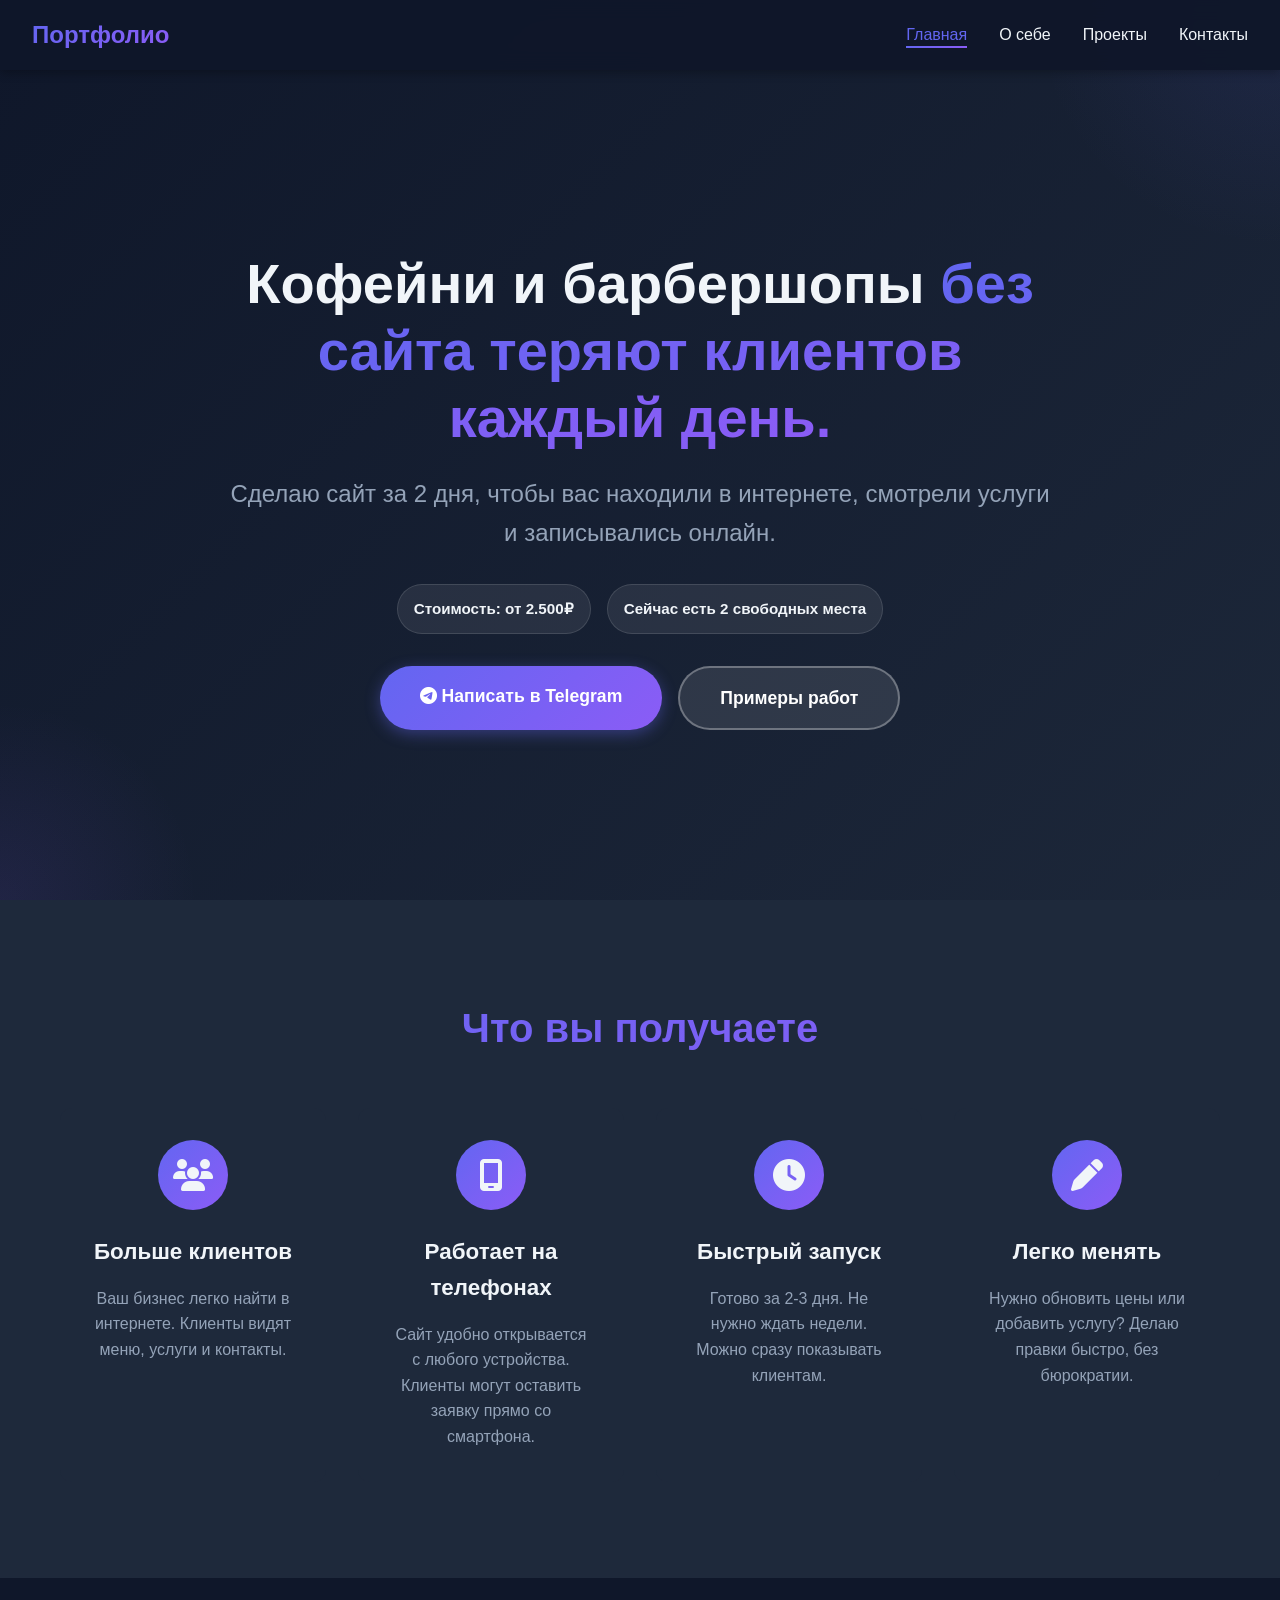
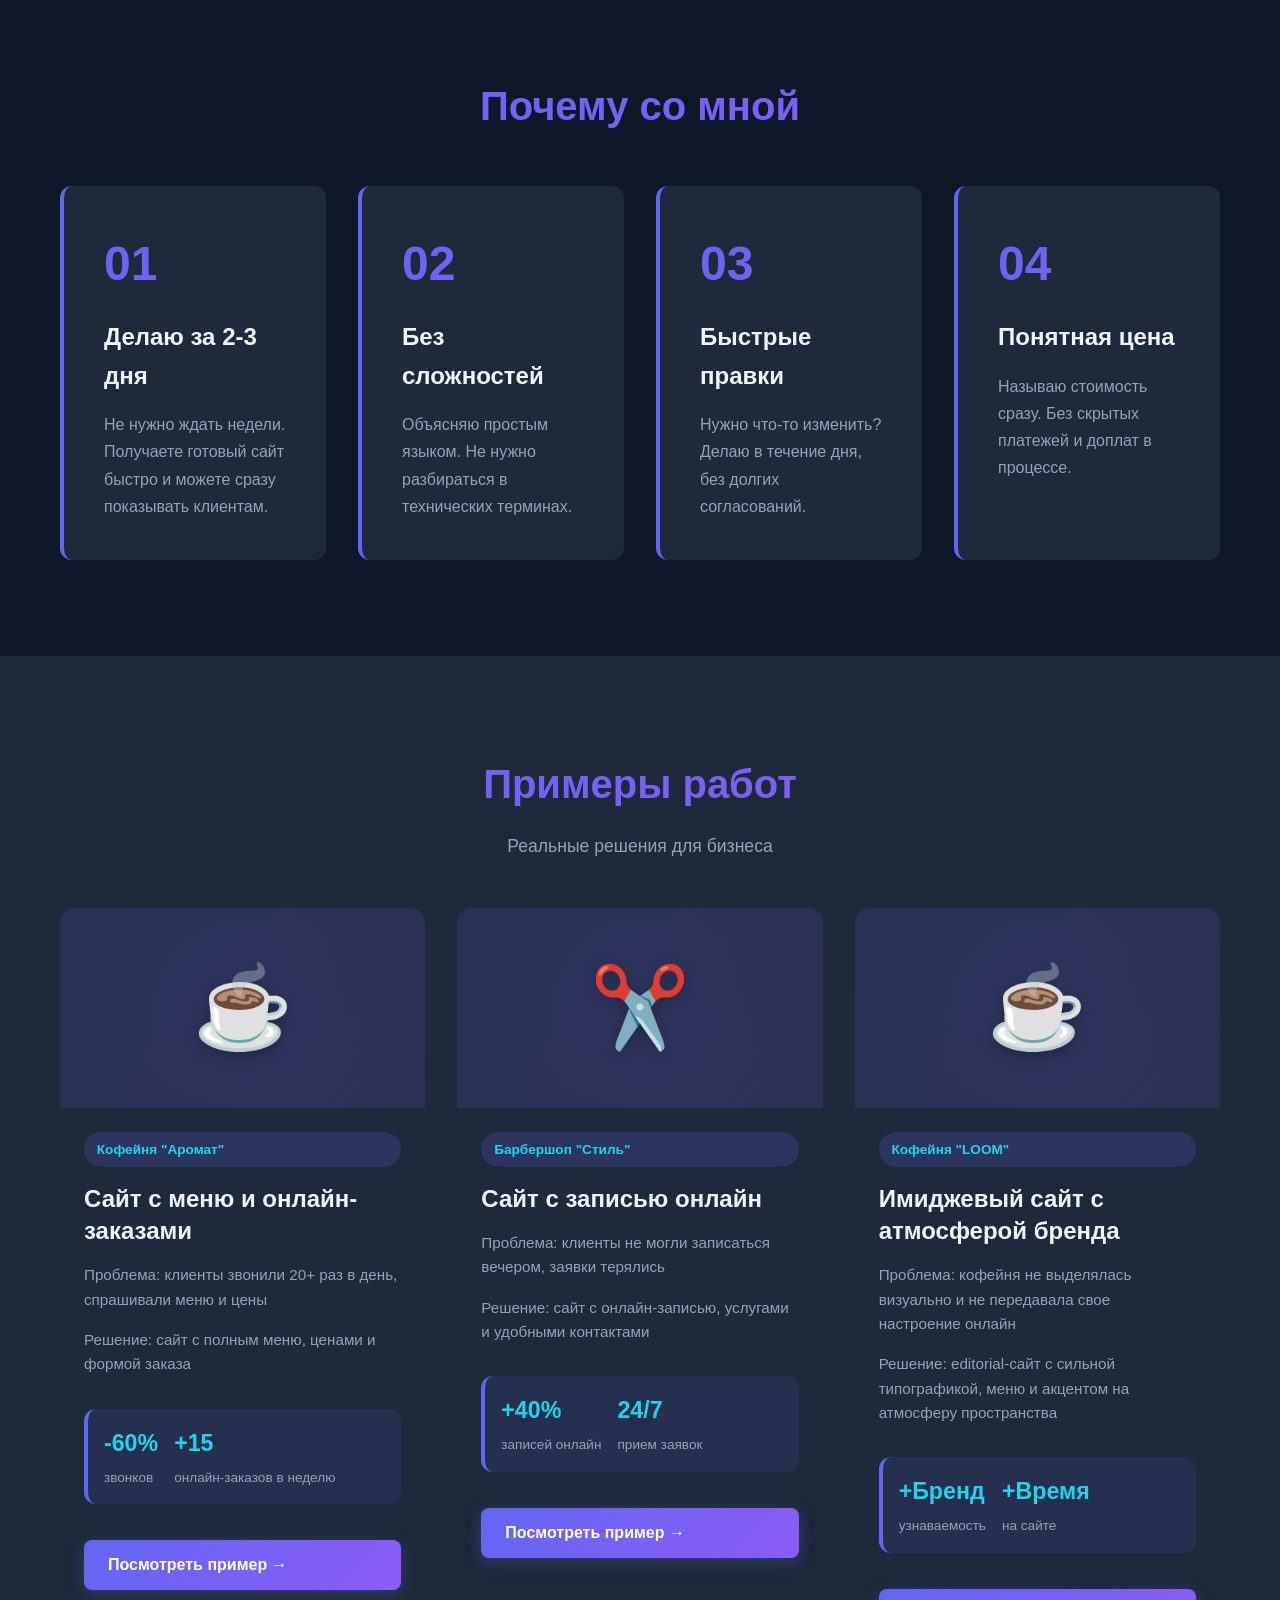
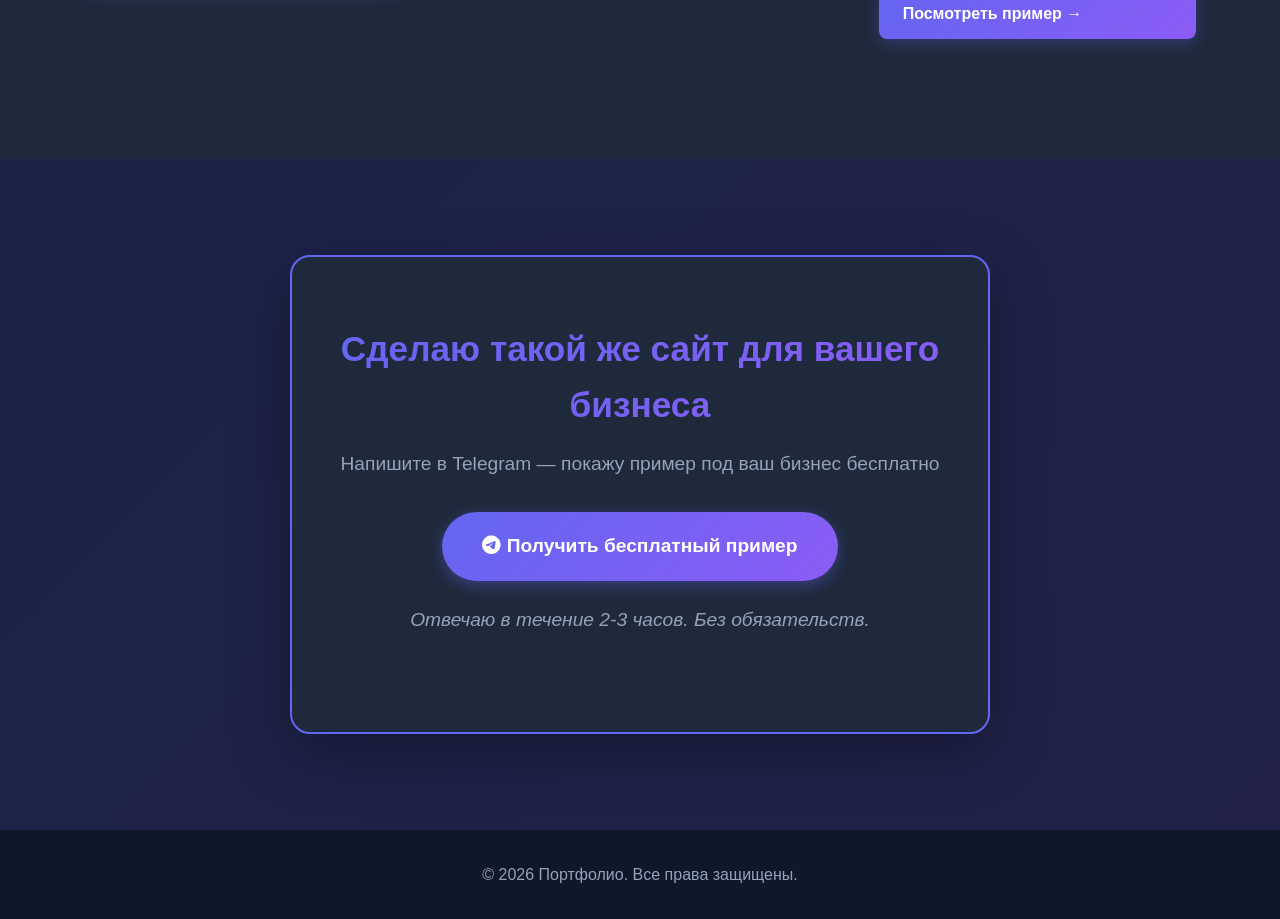
==== commit ae7b0192: "Add files via upload" ====
--- a/index.html
+++ b/index.html
@@ -116,7 +116,7 @@
                         <div class="placeholder-image">☕</div>
                     </div>
                     <div class="project-info">
-                        <span class="project-label">Кофейня "Aroma"</span>
+                        <span class="project-label">Кофейня "Аромат"</span>
                         <h3>Сайт с меню и онлайн-заказами</h3>
                         <p class="project-problem">Проблема: клиенты звонили 20+ раз в день, спрашивали меню и цены</p>
                         <p class="project-solution">Решение: сайт с полным меню, ценами и формой заказа</p>
